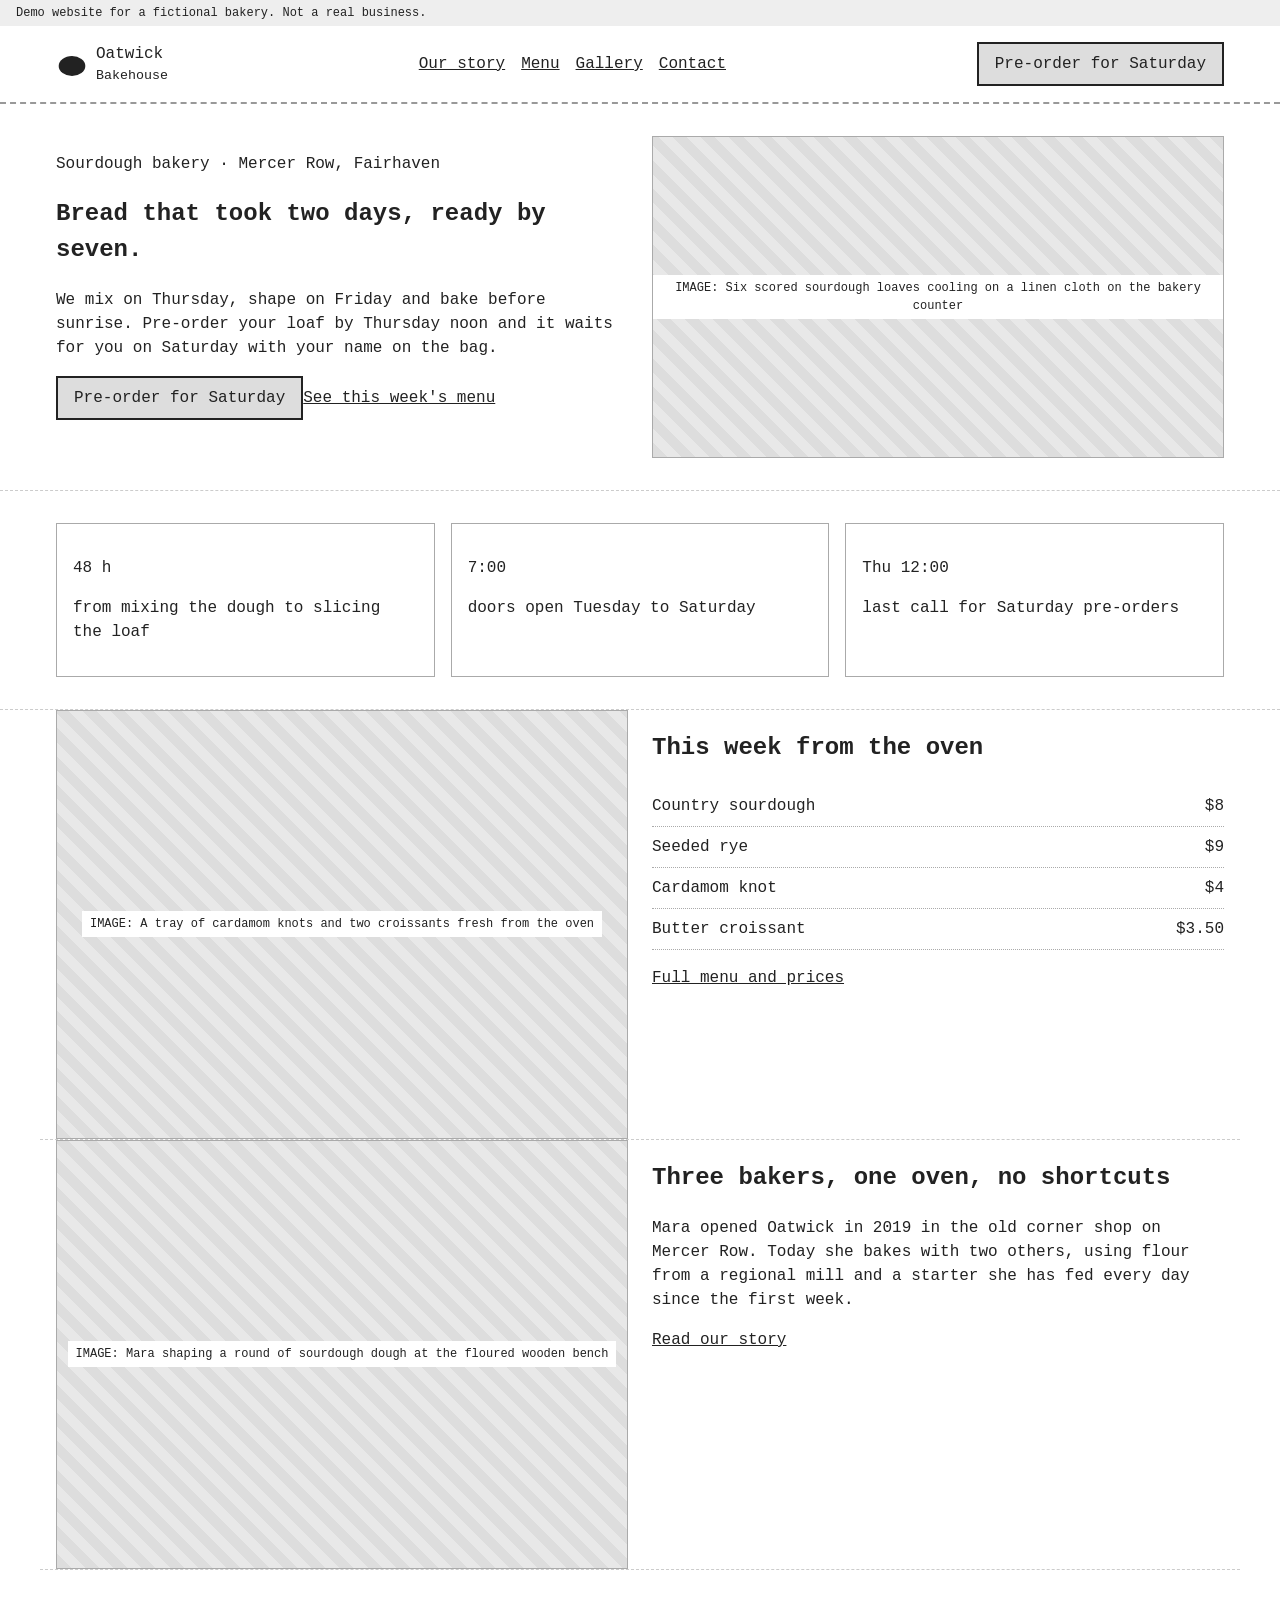
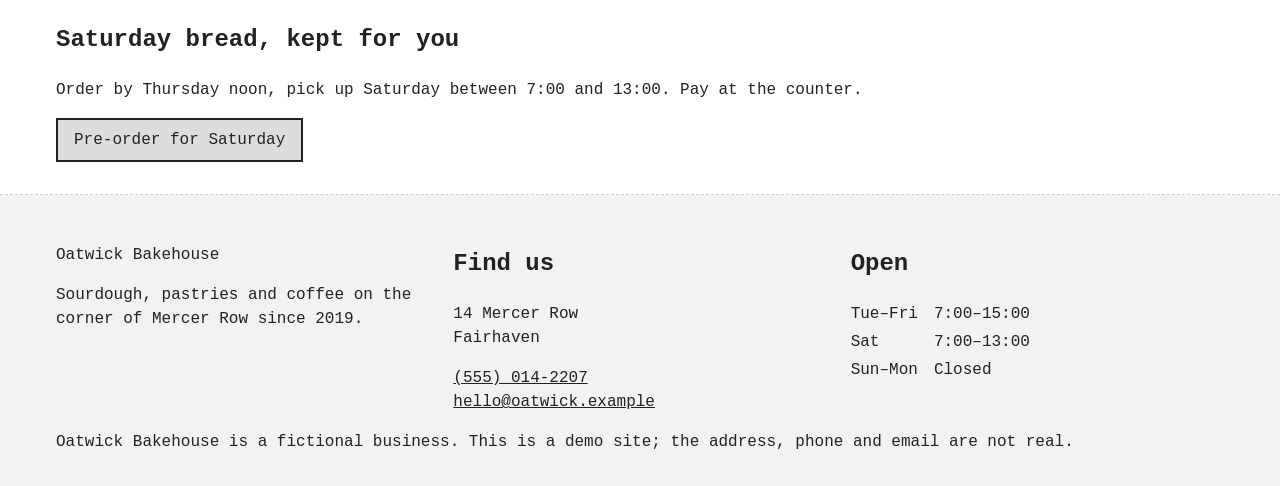
==== index.html @ 988c5dac "Stage 0: wireframe - page structure, navigation, content blocks (grey boxes)" ====
<!doctype html>
<html lang="en">
<head>
<meta charset="utf-8">
<meta name="viewport" content="width=device-width, initial-scale=1">
<title>Sourdough bakery in Fairhaven · Oatwick Bakehouse</title>
<meta name="description" content="Oatwick Bakehouse: two-day sourdough, pastries and coffee on Mercer Row, Fairhaven. Pre-order for Saturday pickup.">
<meta name="theme-color" content="#23412f">
<link rel="icon" href="favicon.svg" type="image/svg+xml">

<link rel="stylesheet" href="wireframe.css">
</head>
<body>
<a class="skip" href="#main">Skip to content</a>
<p class="demo-bar">Demo website for a fictional bakery. Not a real business.</p>
<header class="site-header">
<div class="wrap header-inner">
<a class="brand" href="index.html" aria-label="Oatwick Bakehouse, home"><svg class="mark" viewBox="0 0 48 48" aria-hidden="true" focusable="false">
<ellipse cx="24" cy="27" rx="20" ry="15" fill="currentColor"/>
<path d="M13 22c4-4 8-5 11-5M20 30c5-6 10-8 15-8" stroke="var(--flour)" stroke-width="2.6" stroke-linecap="round" fill="none"/>
</svg><span class="brand-name">Oatwick<small>Bakehouse</small></span></a>
<nav aria-label="Main"><ul class="nav"><li><a href="story.html">Our story</a></li><li><a href="menu.html">Menu</a></li><li><a href="gallery.html">Gallery</a></li><li><a href="contact.html">Contact</a></li></ul></nav>
<a class="btn btn-small" href="contact.html#preorder">Pre-order for Saturday</a>
</div>
</header>
<main id="main">
<section class="hero">
<div class="wrap hero-grid">
<div class="hero-copy">
<p class="eyebrow">Sourdough bakery · Mercer Row, Fairhaven</p>
<h1>Bread that took two days, ready by seven.</h1>
<p class="lede">We mix on Thursday, shape on Friday and bake before sunrise. Pre-order your loaf by Thursday noon and it waits for you on Saturday with your name on the bag.</p>
<p class="cta-row"><a class="btn" href="contact.html#preorder">Pre-order for Saturday</a><a class="link-arrow" href="menu.html">See this week's menu</a></p>
</div>
<div class="ph hero-img" style="aspect-ratio:1600/900"><span>IMAGE: Six scored sourdough loaves cooling on a linen cloth on the bakery counter</span></div>
</div>
</section>

<section class="band">
<div class="wrap three">
<div class="fact"><p class="fact-num">48 h</p><p>from mixing the dough to slicing the loaf</p></div>
<div class="fact"><p class="fact-num">7:00</p><p>doors open Tuesday to Saturday</p></div>
<div class="fact"><p class="fact-num">Thu 12:00</p><p>last call for Saturday pre-orders</p></div>
</div>
</section>

<section class="wrap split">
<div class="ph " style="aspect-ratio:1024/768"><span>IMAGE: A tray of cardamom knots and two croissants fresh from the oven</span></div>
<div>
<h2>This week from the oven</h2>
<ul class="mini-menu">
<li><span>Country sourdough</span><span>$8</span></li>
<li><span>Seeded rye</span><span>$9</span></li>
<li><span>Cardamom knot</span><span>$4</span></li>
<li><span>Butter croissant</span><span>$3.50</span></li>
</ul>
<a class="link-arrow" href="menu.html">Full menu and prices</a>
</div>
</section>

<section class="wrap split reverse">
<div class="ph " style="aspect-ratio:1024/768"><span>IMAGE: Mara shaping a round of sourdough dough at the floured wooden bench</span></div>
<div>
<h2>Three bakers, one oven, no shortcuts</h2>
<p>Mara opened Oatwick in 2019 in the old corner shop on Mercer Row. Today she bakes with two others, using flour from a regional mill and a starter she has fed every day since the first week.</p>
<a class="link-arrow" href="story.html">Read our story</a>
</div>
</section>

<section class="preorder-band">
<div class="wrap preorder-inner">
<h2>Saturday bread, kept for you</h2>
<p>Order by Thursday noon, pick up Saturday between 7:00 and 13:00. Pay at the counter.</p>
<a class="btn btn-light" href="contact.html#preorder">Pre-order for Saturday</a>
</div>
</section>
</main>
<footer class="site-footer">
<div class="wrap footer-grid">
<div><p class="foot-brand">Oatwick Bakehouse</p><p>Sourdough, pastries and coffee on the corner of Mercer Row since 2019.</p></div>
<div><h2 class="foot-h">Find us</h2><p>14 Mercer Row<br>Fairhaven</p><p><a href="tel:+15550142207">(555) 014-2207</a><br><a href="mailto:hello@oatwick.example">hello@oatwick.example</a></p></div>
<div><h2 class="foot-h">Open</h2><dl class="hours"><dt>Tue–Fri</dt><dd>7:00–15:00</dd><dt>Sat</dt><dd>7:00–13:00</dd><dt>Sun–Mon</dt><dd>Closed</dd></dl></div>
</div>
<p class="wrap fineprint">Oatwick Bakehouse is a fictional business. This is a demo site; the address, phone and email are not real.</p>
</footer>
</body>
</html>
---- wireframe.css ----
/* Stage 0: grey-box wireframe. Layout only, no brand. */
*{box-sizing:border-box}body{margin:0;font:16px/1.5 monospace;color:#222;background:#fff}
.wrap{max-width:1200px;margin:0 auto;padding:0 16px}a{color:#222}
.skip{position:absolute;left:-999px}.demo-bar{margin:0;padding:4px 16px;background:#eee;font-size:12px}
.site-header{border-bottom:2px dashed #999}.header-inner{display:flex;flex-wrap:wrap;gap:16px;align-items:center;justify-content:space-between;padding:16px}
.mark{width:32px;height:32px}.brand{display:flex;gap:8px;align-items:center;text-decoration:none}.brand small{display:block}
.nav{display:flex;flex-wrap:wrap;gap:16px;list-style:none;margin:0;padding:0}
.btn{display:inline-block;border:2px solid #222;padding:8px 16px;text-decoration:none;background:#ddd;font:inherit}
.ph{background:#ddd repeating-linear-gradient(45deg,#ddd 0 10px,#e8e8e8 10px 20px);display:grid;place-items:center;border:1px solid #aaa;width:100%}
.ph span{background:#fff;padding:4px 8px;font-size:12px;text-align:center}
section{padding:32px 0;border-bottom:1px dashed #ccc}
.hero-grid,.split,.contact-grid,.menu-layout{display:grid;gap:24px}
.three{display:grid;gap:16px}.fact{border:1px solid #aaa;padding:16px}
.gallery{display:grid;grid-template-columns:repeat(auto-fill,minmax(240px,1fr));gap:16px}figure{margin:0}
.field{display:grid;gap:4px;margin-bottom:16px}input,select,textarea{font:inherit;padding:8px;border:1px solid #888}
.qty{display:flex;justify-content:space-between;gap:8px}.qty input{width:72px}
.menu-list,.mini-menu{list-style:none;padding:0}.menu-list li,.mini-menu li{display:flex;justify-content:space-between;border-bottom:1px dotted #aaa;padding:8px 0}
.hours{display:grid;grid-template-columns:auto 1fr;gap:4px 16px}.hours dd{margin:0}
.site-footer{padding:32px 0;background:#f2f2f2}.footer-grid{display:grid;gap:24px}
@media(min-width:900px){.hero-grid,.split,.contact-grid,.menu-layout{grid-template-columns:1fr 1fr}.three,.footer-grid{grid-template-columns:repeat(3,1fr)}}
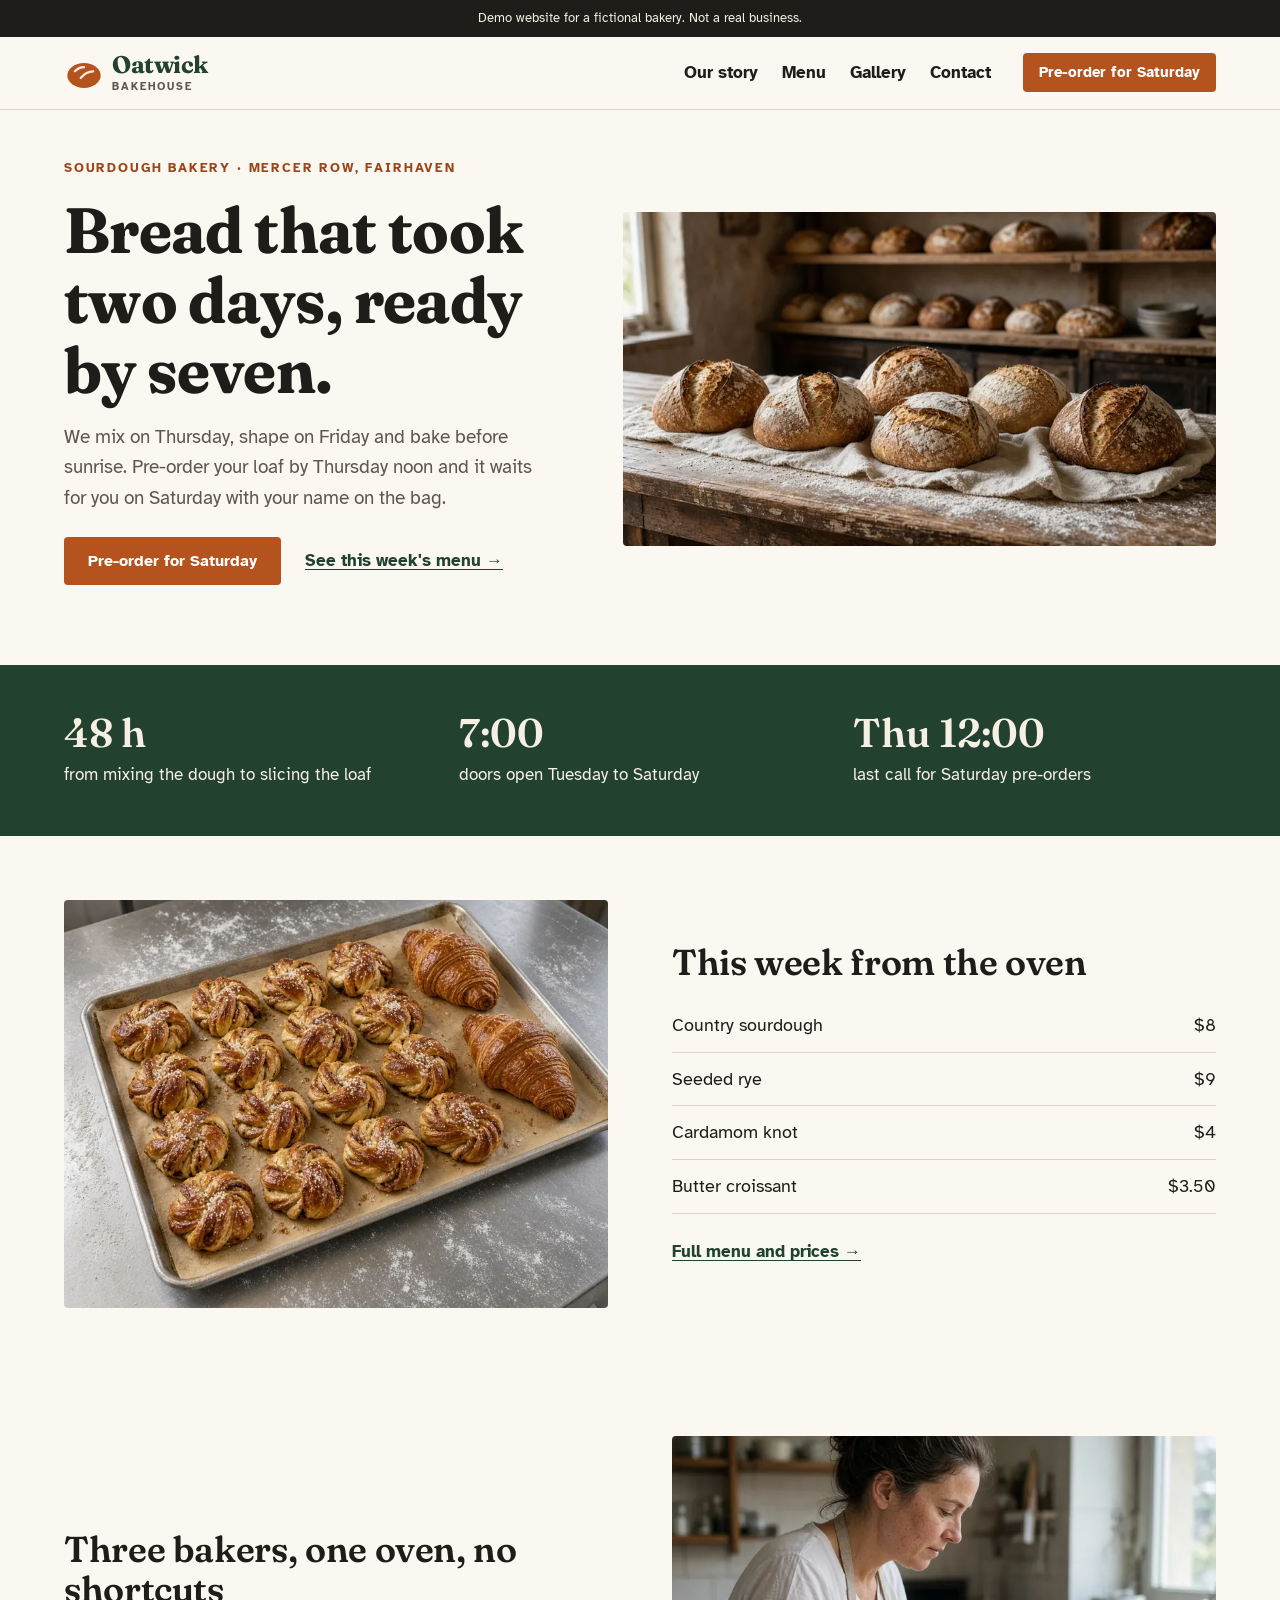
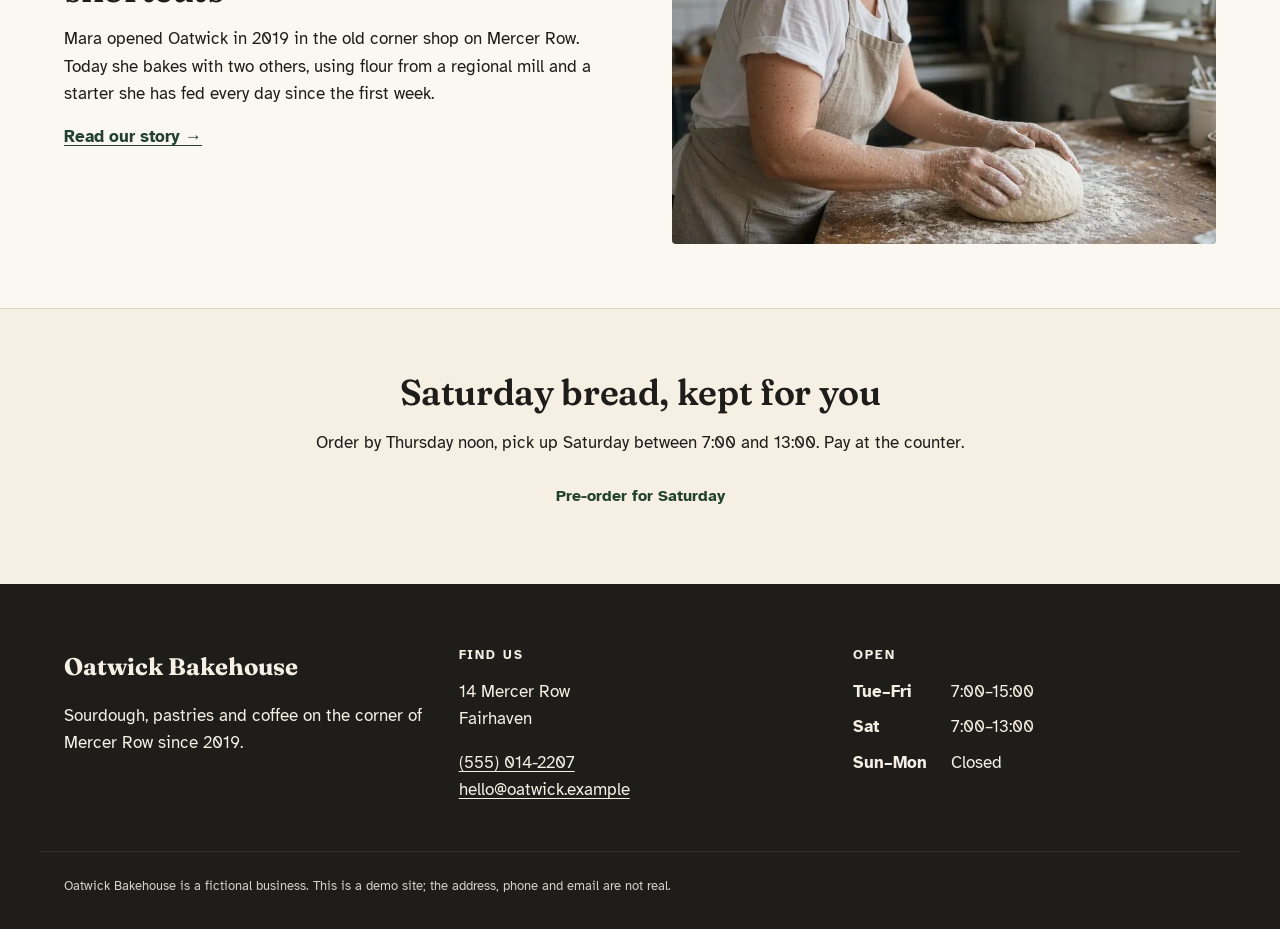
==== commit 3553a8b1: "Stage 1 (v1): palette, typography, generated photos, real layouts" ====
--- a/index.html
+++ b/index.html
@@ -7,8 +7,8 @@
 <meta name="description" content="Oatwick Bakehouse: two-day sourdough, pastries and coffee on Mercer Row, Fairhaven. Pre-order for Saturday pickup.">
 <meta name="theme-color" content="#23412f">
 <link rel="icon" href="favicon.svg" type="image/svg+xml">
-
-<link rel="stylesheet" href="wireframe.css">
+<link rel="preconnect" href="https://fonts.googleapis.com"><link rel="preconnect" href="https://fonts.gstatic.com" crossorigin><link href="https://fonts.googleapis.com/css2?family=Fraunces:opsz,wght@9..144,400;9..144,600;9..144,700&family=Atkinson+Hyperlegible:ital,wght@0,400;0,700;1,400&display=swap" rel="stylesheet">
+<link rel="stylesheet" href="styles.css">
 </head>
 <body>
 <a class="skip" href="#main">Skip to content</a>
@@ -32,7 +32,7 @@
 <p class="lede">We mix on Thursday, shape on Friday and bake before sunrise. Pre-order your loaf by Thursday noon and it waits for you on Saturday with your name on the bag.</p>
 <p class="cta-row"><a class="btn" href="contact.html#preorder">Pre-order for Saturday</a><a class="link-arrow" href="menu.html">See this week's menu</a></p>
 </div>
-<div class="ph hero-img" style="aspect-ratio:1600/900"><span>IMAGE: Six scored sourdough loaves cooling on a linen cloth on the bakery counter</span></div>
+<picture class="hero-img"><source type="image/webp" srcset="img/hero-800.webp 800w, img/hero-1600.webp 1600w" sizes="(min-width: 960px) 50vw, 100vw"><img src="img/hero-1600.jpg" alt="Six scored sourdough loaves cooling on a linen cloth on the bakery counter" width="1600" height="900" fetchpriority="high" decoding="async"></picture>
 </div>
 </section>
 
@@ -45,7 +45,7 @@
 </section>
 
 <section class="wrap split">
-<div class="ph " style="aspect-ratio:1024/768"><span>IMAGE: A tray of cardamom knots and two croissants fresh from the oven</span></div>
+<picture class=""><source type="image/webp" srcset="img/pastries-800.webp 800w, img/pastries-1600.webp 1600w" sizes="(min-width: 960px) 50vw, 100vw"><img src="img/pastries-1600.jpg" alt="A tray of cardamom knots and two croissants fresh from the oven" width="1024" height="768" loading="lazy" decoding="async"></picture>
 <div>
 <h2>This week from the oven</h2>
 <ul class="mini-menu">
@@ -59,7 +59,7 @@
 </section>
 
 <section class="wrap split reverse">
-<div class="ph " style="aspect-ratio:1024/768"><span>IMAGE: Mara shaping a round of sourdough dough at the floured wooden bench</span></div>
+<picture class=""><source type="image/webp" srcset="img/baker-800.webp 800w, img/baker-1600.webp 1600w" sizes="(min-width: 960px) 50vw, 100vw"><img src="img/baker-1600.jpg" alt="Mara shaping a round of sourdough dough at the floured wooden bench" width="1024" height="768" loading="lazy" decoding="async"></picture>
 <div>
 <h2>Three bakers, one oven, no shortcuts</h2>
 <p>Mara opened Oatwick in 2019 in the old corner shop on Mercer Row. Today she bakes with two others, using flour from a regional mill and a starter she has fed every day since the first week.</p>
--- a/styles.css
+++ b/styles.css
@@ -0,0 +1,128 @@
+/* Oatwick Bakehouse — hand-written CSS, no framework.
+   Palette: main  --green #23412f | accent --crust #b5531f
+            neutrals --ink #1f1d1a, --muted #5e574d, --paper #fbf8f2, --flour #f5efe4, --line #ddd3c2
+   Type:    Fraunces (display, OFL) + Atkinson Hyperlegible (text, OFL)
+   Spacing: 8-pt scale --s1..--s12 */
+:root{
+  --green:#23412f; --crust:#b5531f; --crust-deep:#9c4518;
+  --ink:#1f1d1a; --muted:#5e574d; --paper:#fbf8f2; --flour:#f5efe4; --line:#ddd3c2;
+  --s1:8px; --s2:16px; --s3:24px; --s4:32px; --s5:40px; --s6:48px; --s8:64px; --s10:80px; --s12:96px;
+  --display:"Fraunces", Georgia, "Times New Roman", serif;
+  --text:"Atkinson Hyperlegible", "Trebuchet MS", sans-serif;
+  --radius:4px; --max:1200px;
+}
+*,*::before,*::after{box-sizing:border-box}
+html{-webkit-text-size-adjust:100%}
+body{margin:0;background:var(--paper);color:var(--ink);font:400 1.0625rem/1.6 var(--text)}
+img{display:block;max-width:100%;height:auto}
+picture{display:block}
+a{color:var(--green);text-underline-offset:3px;text-decoration-thickness:1px}
+h1,h2,h3{font-family:var(--display);font-weight:600;line-height:1.1;letter-spacing:-0.01em;margin:0 0 var(--s2);font-variation-settings:"SOFT" 50}
+h1{font-size:clamp(2.25rem,6vw,4rem);font-weight:700}
+h2{font-size:clamp(1.625rem,3.2vw,2.25rem)}
+h3{font-size:1.25rem}
+p{margin:0 0 var(--s2)}
+.wrap{max-width:var(--max);margin:0 auto;padding:0 var(--s3)}
+.skip{position:absolute;left:var(--s2);top:-100px;background:var(--ink);color:var(--paper);padding:var(--s1) var(--s2);z-index:10}
+.skip:focus{top:var(--s2)}
+.demo-bar{margin:0;padding:var(--s1) var(--s3);background:var(--ink);color:var(--flour);font-size:.8125rem;text-align:center}
+
+/* header */
+.site-header{background:var(--paper);border-bottom:1px solid var(--line)}
+.header-inner{display:flex;flex-wrap:wrap;align-items:center;gap:var(--s2) var(--s4);padding-block:var(--s2)}
+.brand{display:flex;align-items:center;gap:var(--s1);color:var(--green);text-decoration:none;margin-right:auto}
+.mark{width:40px;height:40px;color:var(--crust)}
+.brand-name{font-family:var(--display);font-weight:700;font-size:1.5rem;line-height:1;letter-spacing:-0.02em}
+.brand-name small{display:block;font-family:var(--text);font-weight:700;font-size:.6875rem;letter-spacing:.18em;text-transform:uppercase;color:var(--muted);margin-top:4px}
+.nav{display:flex;flex-wrap:wrap;gap:var(--s1) var(--s3);list-style:none;margin:0;padding:0}
+.nav a{color:var(--ink);text-decoration:none;font-weight:700;padding-block:var(--s1)}
+.nav a[aria-current="page"]{color:var(--crust-deep);box-shadow:inset 0 -2px 0 var(--crust)}
+
+/* buttons */
+.btn{display:inline-block;background:var(--crust);color:#fff;font:700 1rem/1 var(--text);padding:var(--s2) var(--s3);border:0;border-radius:var(--radius);text-decoration:none;cursor:pointer}
+.btn-small{padding:12px var(--s2);font-size:.9375rem}
+.btn-light{background:var(--flour);color:var(--green)}
+.link-arrow{font-weight:700}
+.link-arrow::after{content:" →"}
+
+/* hero */
+.hero{padding-block:var(--s6) var(--s8)}
+.hero-grid{display:grid;gap:var(--s4);align-items:center}
+.eyebrow{font-weight:700;font-size:.8125rem;letter-spacing:.14em;text-transform:uppercase;color:var(--crust-deep);margin-bottom:var(--s2)}
+.lede{font-size:1.1875rem;color:var(--muted);max-width:36em}
+.cta-row{display:flex;flex-wrap:wrap;align-items:center;gap:var(--s2) var(--s3);margin-top:var(--s3)}
+.hero-img img{border-radius:var(--radius)}
+
+/* facts band */
+.band{background:var(--green);color:var(--flour);padding-block:var(--s6)}
+.three{display:grid;gap:var(--s4)}
+.fact-num{font-family:var(--display);font-size:2.5rem;font-weight:600;line-height:1;margin-bottom:var(--s1)}
+.fact p:last-child{margin:0}
+
+/* split sections */
+.split{display:grid;gap:var(--s4);align-items:center;padding-block:var(--s8)}
+.split img{border-radius:var(--radius)}
+.mini-menu{list-style:none;margin:0 0 var(--s3);padding:0}
+.mini-menu li{display:flex;justify-content:space-between;gap:var(--s2);padding-block:12px;border-bottom:1px solid var(--line);font-size:1.125rem}
+
+.preorder-band{background:var(--flour);padding-block:var(--s8);border-top:1px solid var(--line)}
+.preorder-inner{text-align:center;max-width:720px}
+
+/* inner pages */
+.page-head{padding-block:var(--s8) var(--s4)}
+.page-head h1{max-width:16em}
+.prose{max-width:36em}
+.steps{padding-left:var(--s3)}
+.steps li{margin-bottom:var(--s1)}
+
+/* menu */
+.menu-layout{display:grid;gap:var(--s6);padding-bottom:var(--s8)}
+.menu-sec{margin-bottom:var(--s6)}
+.menu-sec h2{border-bottom:2px solid var(--green);padding-bottom:var(--s1)}
+.menu-list{list-style:none;margin:0;padding:0}
+.menu-list li{display:flex;justify-content:space-between;gap:var(--s3);padding-block:var(--s2);border-bottom:1px solid var(--line)}
+.menu-list h3{font-size:1.1875rem;margin:0 0 4px}
+.menu-list p{margin:0;color:var(--muted);font-size:.9375rem}
+.price{font-family:var(--display);font-weight:600;font-size:1.1875rem;white-space:nowrap}
+.menu-aside{display:grid;gap:var(--s3);align-content:start}
+.menu-aside img{border-radius:var(--radius)}
+
+/* gallery */
+.gallery{display:grid;gap:var(--s3);padding-bottom:var(--s8)}
+.g-item{margin:0}
+.g-item img{border-radius:var(--radius);width:100%;height:100%;object-fit:cover}
+figcaption{font-size:.9375rem;color:var(--muted);padding-top:var(--s1)}
+
+/* contact */
+.contact-grid{display:grid;gap:var(--s6);padding-bottom:var(--s8);align-items:start}
+.address-card{background:var(--green);color:var(--flour);padding:var(--s4);border-radius:var(--radius);margin-bottom:var(--s4)}
+.address-card a{color:var(--flour)}
+.hours{display:grid;grid-template-columns:auto 1fr;gap:var(--s1) var(--s3);margin:0 0 var(--s4)}
+.hours dt{font-weight:700}.hours dd{margin:0}
+.preorder-form{background:#fff;border:1px solid var(--line);border-radius:var(--radius);padding:var(--s4)}
+.form-note{color:var(--muted);font-size:.9375rem}
+.field{display:grid;gap:var(--s1);margin:0 0 var(--s3);border:0;padding:0}
+label,legend{font-weight:700}
+input,select,textarea{font:inherit;color:var(--ink);background:var(--paper);border:1px solid #8a8072;border-radius:var(--radius);padding:12px var(--s2);width:100%}
+.qty{display:flex;align-items:center;justify-content:space-between;gap:var(--s2);padding-block:var(--s1);border-bottom:1px solid var(--line)}
+.qty label{font-weight:400}
+.qty input{width:88px;text-align:center}
+.opt{font-weight:400;color:var(--muted)}
+
+/* footer */
+.site-footer{background:var(--ink);color:var(--flour);padding-block:var(--s8) var(--s4)}
+.site-footer a{color:var(--flour)}
+.footer-grid{display:grid;gap:var(--s4)}
+.foot-brand{font-family:var(--display);font-size:1.5rem;font-weight:700}
+.foot-h{font-family:var(--text);font-size:.8125rem;letter-spacing:.14em;text-transform:uppercase;margin-bottom:var(--s2)}
+.fineprint{font-size:.8125rem;opacity:.85;margin-top:var(--s4);padding-top:var(--s3);border-top:1px solid #3a3631}
+
+@media (min-width:900px){
+  .hero-grid{grid-template-columns:5fr 6fr;gap:var(--s8)}
+  .three,.footer-grid{grid-template-columns:repeat(3,1fr)}
+  .split{grid-template-columns:1fr 1fr;gap:var(--s8)}
+  .split.reverse > :first-child{order:2}
+  .menu-layout{grid-template-columns:3fr 2fr}
+  .contact-grid{grid-template-columns:1fr 1fr}
+  .gallery{grid-template-columns:repeat(2,1fr)}
+}
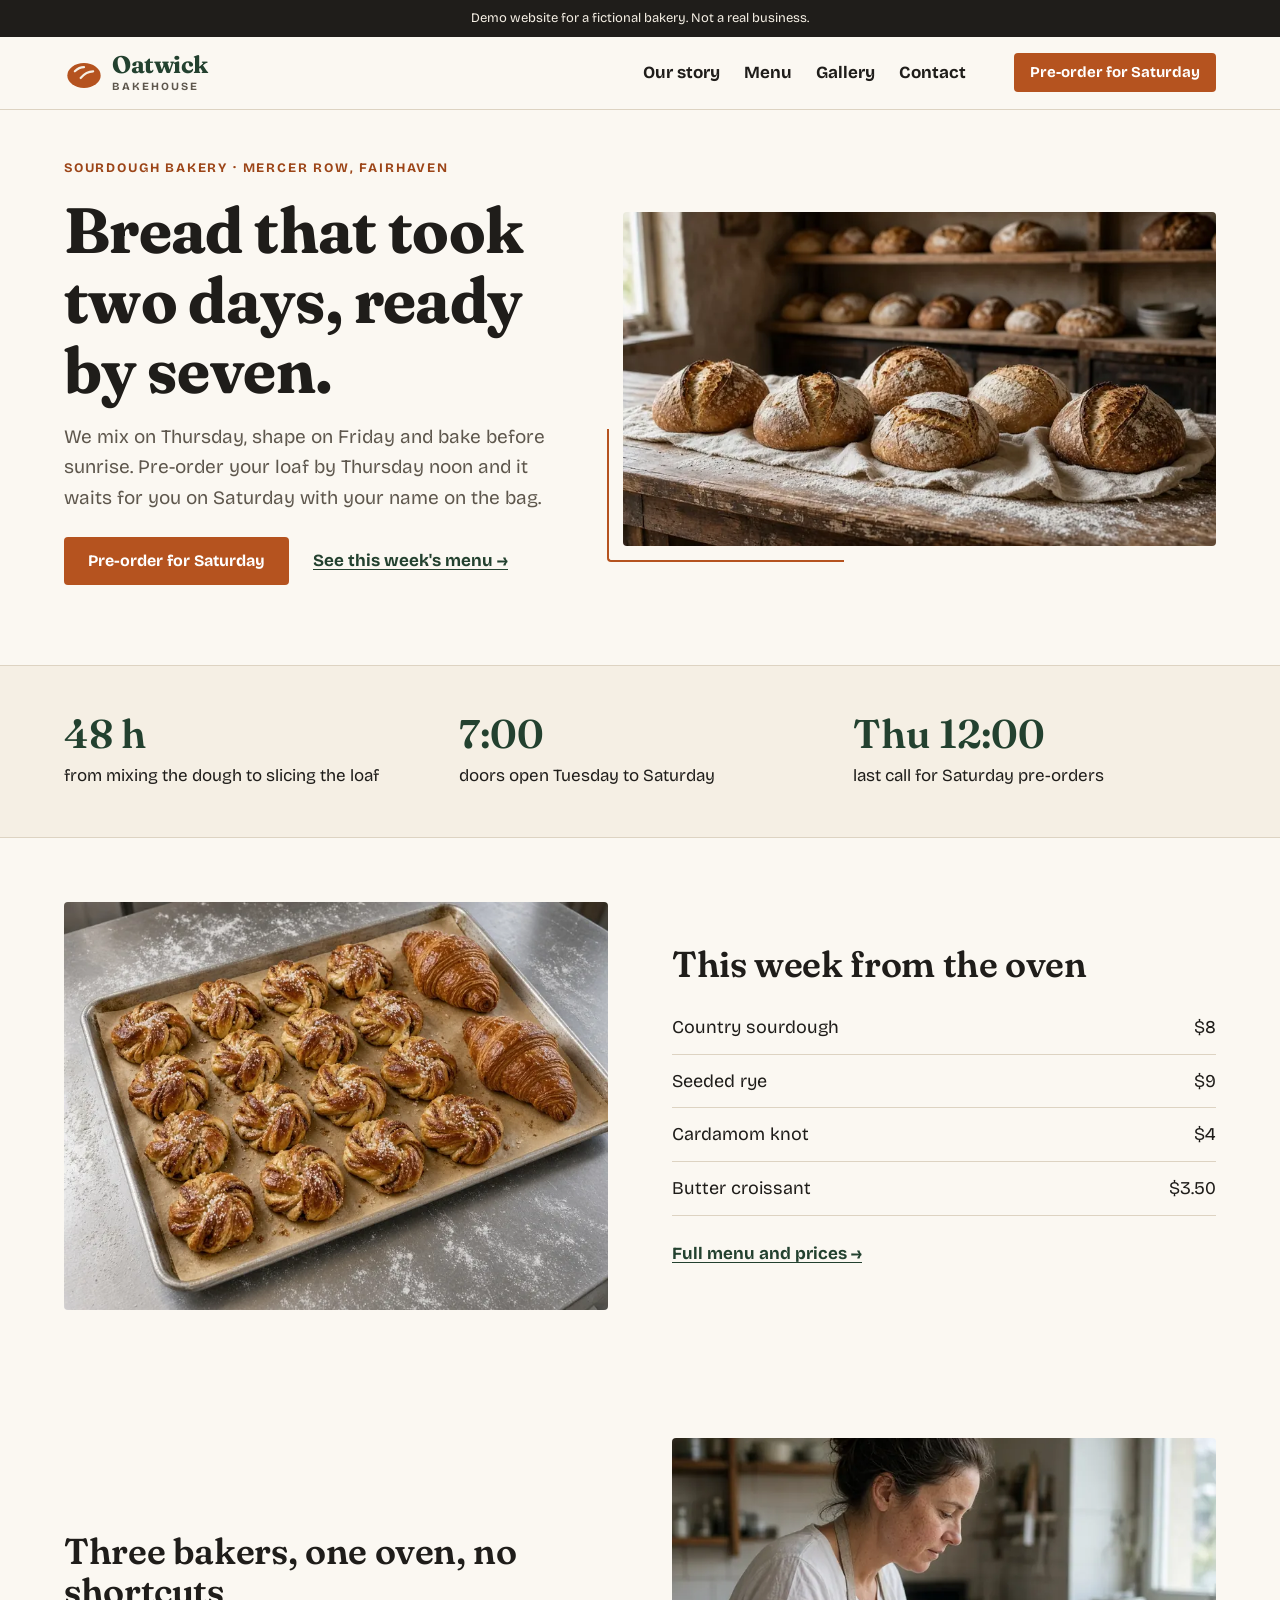
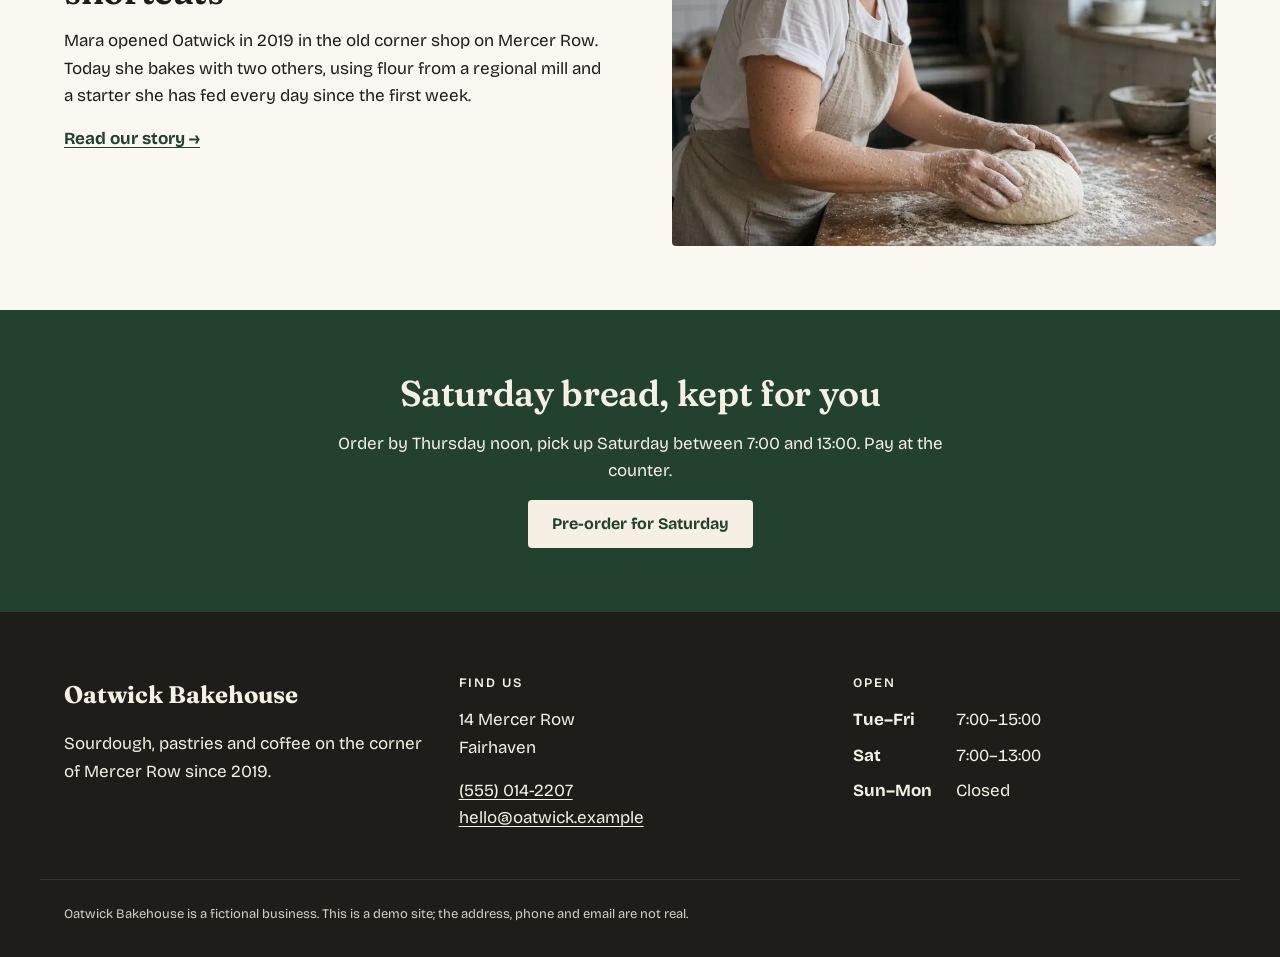
==== commit 42fea96b: "Stage 2 (final): logo, sticky header, mobile pre-order bar, gallery grid, working demo pre-order for" ====
--- a/index.html
+++ b/index.html
@@ -7,7 +7,7 @@
 <meta name="description" content="Oatwick Bakehouse: two-day sourdough, pastries and coffee on Mercer Row, Fairhaven. Pre-order for Saturday pickup.">
 <meta name="theme-color" content="#23412f">
 <link rel="icon" href="favicon.svg" type="image/svg+xml">
-<link rel="preconnect" href="https://fonts.googleapis.com"><link rel="preconnect" href="https://fonts.gstatic.com" crossorigin><link href="https://fonts.googleapis.com/css2?family=Fraunces:opsz,wght@9..144,400;9..144,600;9..144,700&family=Atkinson+Hyperlegible:ital,wght@0,400;0,700;1,400&display=swap" rel="stylesheet">
+<link rel="preconnect" href="https://fonts.googleapis.com"><link rel="preconnect" href="https://fonts.gstatic.com" crossorigin><link href="https://fonts.googleapis.com/css2?family=Fraunces:opsz,wght@9..144,400;9..144,600;9..144,700&family=Bricolage+Grotesque:opsz,wght@12..96,400;12..96,600;12..96,700&display=swap" rel="stylesheet">
 <link rel="stylesheet" href="styles.css">
 </head>
 <body>
@@ -75,6 +75,7 @@
 </div>
 </section>
 </main>
+<a class="mobile-cta btn" href="contact.html#preorder">Pre-order for Saturday</a>
 <footer class="site-footer">
 <div class="wrap footer-grid">
 <div><p class="foot-brand">Oatwick Bakehouse</p><p>Sourdough, pastries and coffee on the corner of Mercer Row since 2019.</p></div>
@@ -83,5 +84,6 @@
 </div>
 <p class="wrap fineprint">Oatwick Bakehouse is a fictional business. This is a demo site; the address, phone and email are not real.</p>
 </footer>
+<script src="preorder.js" defer></script>
 </body>
 </html>
--- a/styles.css
+++ b/styles.css
@@ -1,14 +1,14 @@
 /* Oatwick Bakehouse — hand-written CSS, no framework.
    Palette: main  --green #23412f | accent --crust #b5531f
             neutrals --ink #1f1d1a, --muted #5e574d, --paper #fbf8f2, --flour #f5efe4, --line #ddd3c2
-   Type:    Fraunces (display, OFL) + Atkinson Hyperlegible (text, OFL)
+   Type:    Fraunces (display, OFL) + Bricolage Grotesque (text, OFL)
    Spacing: 8-pt scale --s1..--s12 */
 :root{
   --green:#23412f; --crust:#b5531f; --crust-deep:#9c4518;
   --ink:#1f1d1a; --muted:#5e574d; --paper:#fbf8f2; --flour:#f5efe4; --line:#ddd3c2;
   --s1:8px; --s2:16px; --s3:24px; --s4:32px; --s5:40px; --s6:48px; --s8:64px; --s10:80px; --s12:96px;
   --display:"Fraunces", Georgia, "Times New Roman", serif;
-  --text:"Atkinson Hyperlegible", "Trebuchet MS", sans-serif;
+  --text:"Bricolage Grotesque", "Trebuchet MS", sans-serif;
   --radius:4px; --max:1200px;
 }
 *,*::before,*::after{box-sizing:border-box}
@@ -54,7 +54,8 @@
 .hero-img img{border-radius:var(--radius)}
 
 /* facts band */
-.band{background:var(--green);color:var(--flour);padding-block:var(--s6)}
+.band{background:var(--flour);color:var(--ink);padding-block:var(--s6);border-block:1px solid var(--line)}
+.band .fact-num{color:var(--green)}
 .three{display:grid;gap:var(--s4)}
 .fact-num{font-family:var(--display);font-size:2.5rem;font-weight:600;line-height:1;margin-bottom:var(--s1)}
 .fact p:last-child{margin:0}
@@ -65,7 +66,7 @@
 .mini-menu{list-style:none;margin:0 0 var(--s3);padding:0}
 .mini-menu li{display:flex;justify-content:space-between;gap:var(--s2);padding-block:12px;border-bottom:1px solid var(--line);font-size:1.125rem}
 
-.preorder-band{background:var(--flour);padding-block:var(--s8);border-top:1px solid var(--line)}
+.preorder-band{background:var(--green);color:var(--flour);padding-block:var(--s8)}
 .preorder-inner{text-align:center;max-width:720px}
 
 /* inner pages */
@@ -126,3 +127,50 @@
   .contact-grid{grid-template-columns:1fr 1fr}
   .gallery{grid-template-columns:repeat(2,1fr)}
 }
+
+/* ---- final polish ---- */
+body{font-optical-sizing:auto}
+a:hover{color:var(--crust-deep)}
+:focus-visible{outline:3px solid var(--crust);outline-offset:3px;border-radius:2px}
+.btn{transition:background-color .15s ease, transform .15s ease}
+.btn:hover{background:var(--crust-deep);color:#fff}
+.btn-light:hover{background:#fff;color:var(--green)}
+.btn:active{transform:translateY(1px)}
+.site-header{position:sticky;top:0;z-index:5;background:rgba(251,248,242,.96);backdrop-filter:saturate(1.2) blur(6px)}
+.hero h1{max-width:11em}
+.hero-img{position:relative}
+.hero-img::after{content:"";position:absolute;inset:auto auto calc(-1 * var(--s2)) calc(-1 * var(--s2));width:40%;height:40%;border-left:2px solid var(--crust);border-bottom:2px solid var(--crust);border-radius:0 0 0 var(--radius);pointer-events:none}
+.split h2{max-width:14em}
+.mini-menu li span:last-child,.hours dd{font-variant-numeric:tabular-nums}
+.menu-list li:hover h3{color:var(--crust-deep)}
+.g-item{overflow:hidden;border-radius:var(--radius)}
+.g-item img{transition:transform .4s ease}
+.g-item:hover img{transform:scale(1.02)}
+.preorder-form h2{margin-bottom:var(--s1)}
+.form-status:empty{display:none}
+.form-status{background:var(--flour);border-left:4px solid var(--green);padding:var(--s2);font-weight:600}
+.address-card h2{color:var(--paper)}
+.mobile-cta{position:fixed;left:var(--s2);right:var(--s2);bottom:var(--s2);z-index:6;text-align:center;box-shadow:0 4px 16px rgba(31,29,26,.25)}
+.site-footer{padding-bottom:calc(var(--s10) + var(--s2))}
+@media (max-width:899px){
+  .header-inner{gap:var(--s1) var(--s3)}
+  .header-inner > .btn-small{display:none}
+  .nav{width:100%;gap:var(--s3);overflow-x:auto}
+  .hero{padding-top:var(--s4)}
+  .hero-img::after{display:none}
+  .gallery .g-item:nth-child(n){grid-column:auto}
+}
+@media (min-width:900px){
+  .mobile-cta{display:none}
+  .site-footer{padding-bottom:var(--s4)}
+  .nav{margin-right:var(--s2)}
+  .gallery{grid-template-columns:repeat(3,1fr);grid-auto-rows:240px;grid-auto-flow:dense}
+  .g-item{display:flex;flex-direction:column}
+  .g-item picture{flex:1;min-height:0}
+  .g-hero,.g-interior{grid-column:span 2;grid-row:span 2}
+  .g-storefront{grid-row:span 2}
+  .g-starter{grid-column:span 2;grid-row:span 2}
+  .g-item figcaption{flex:none}
+}
+@media (prefers-reduced-motion:reduce){*{transition:none!important;scroll-behavior:auto!important}}
+@media print{.demo-bar,.mobile-cta,.site-header nav,.btn{display:none}}
